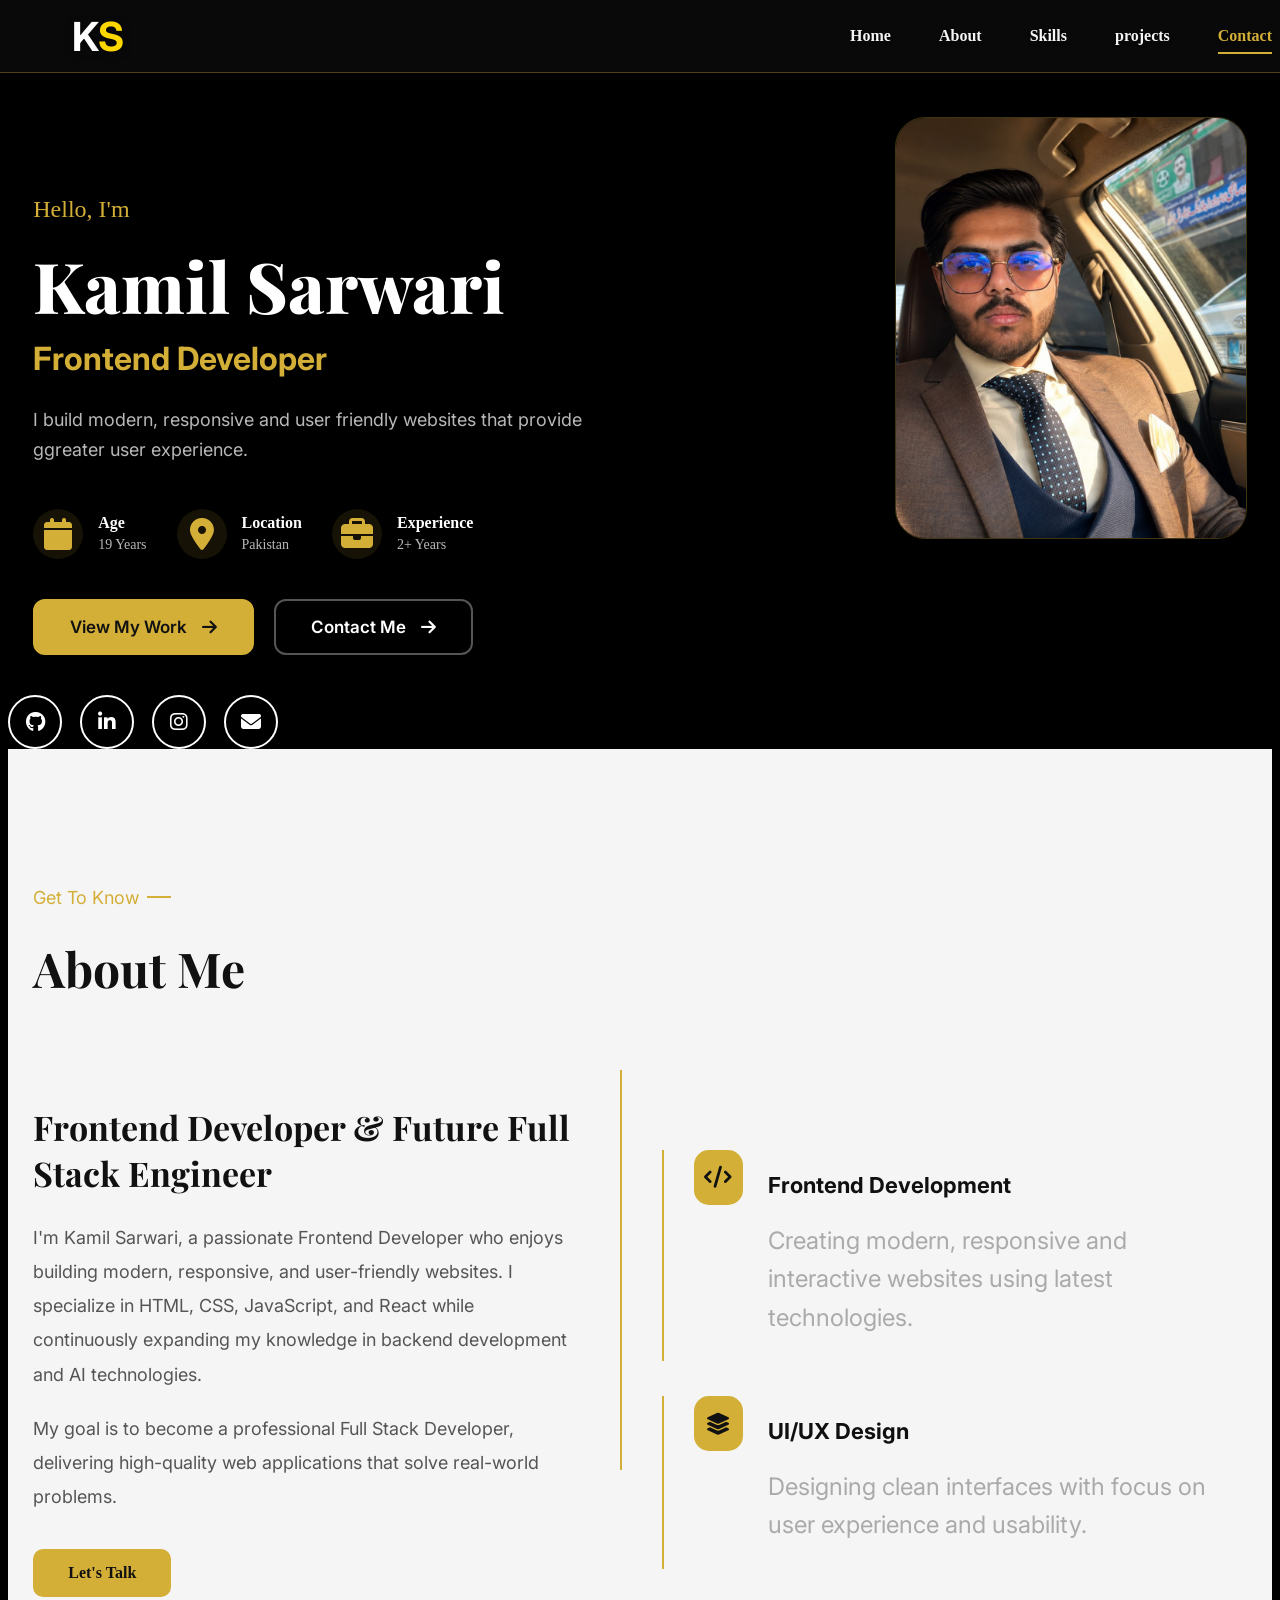
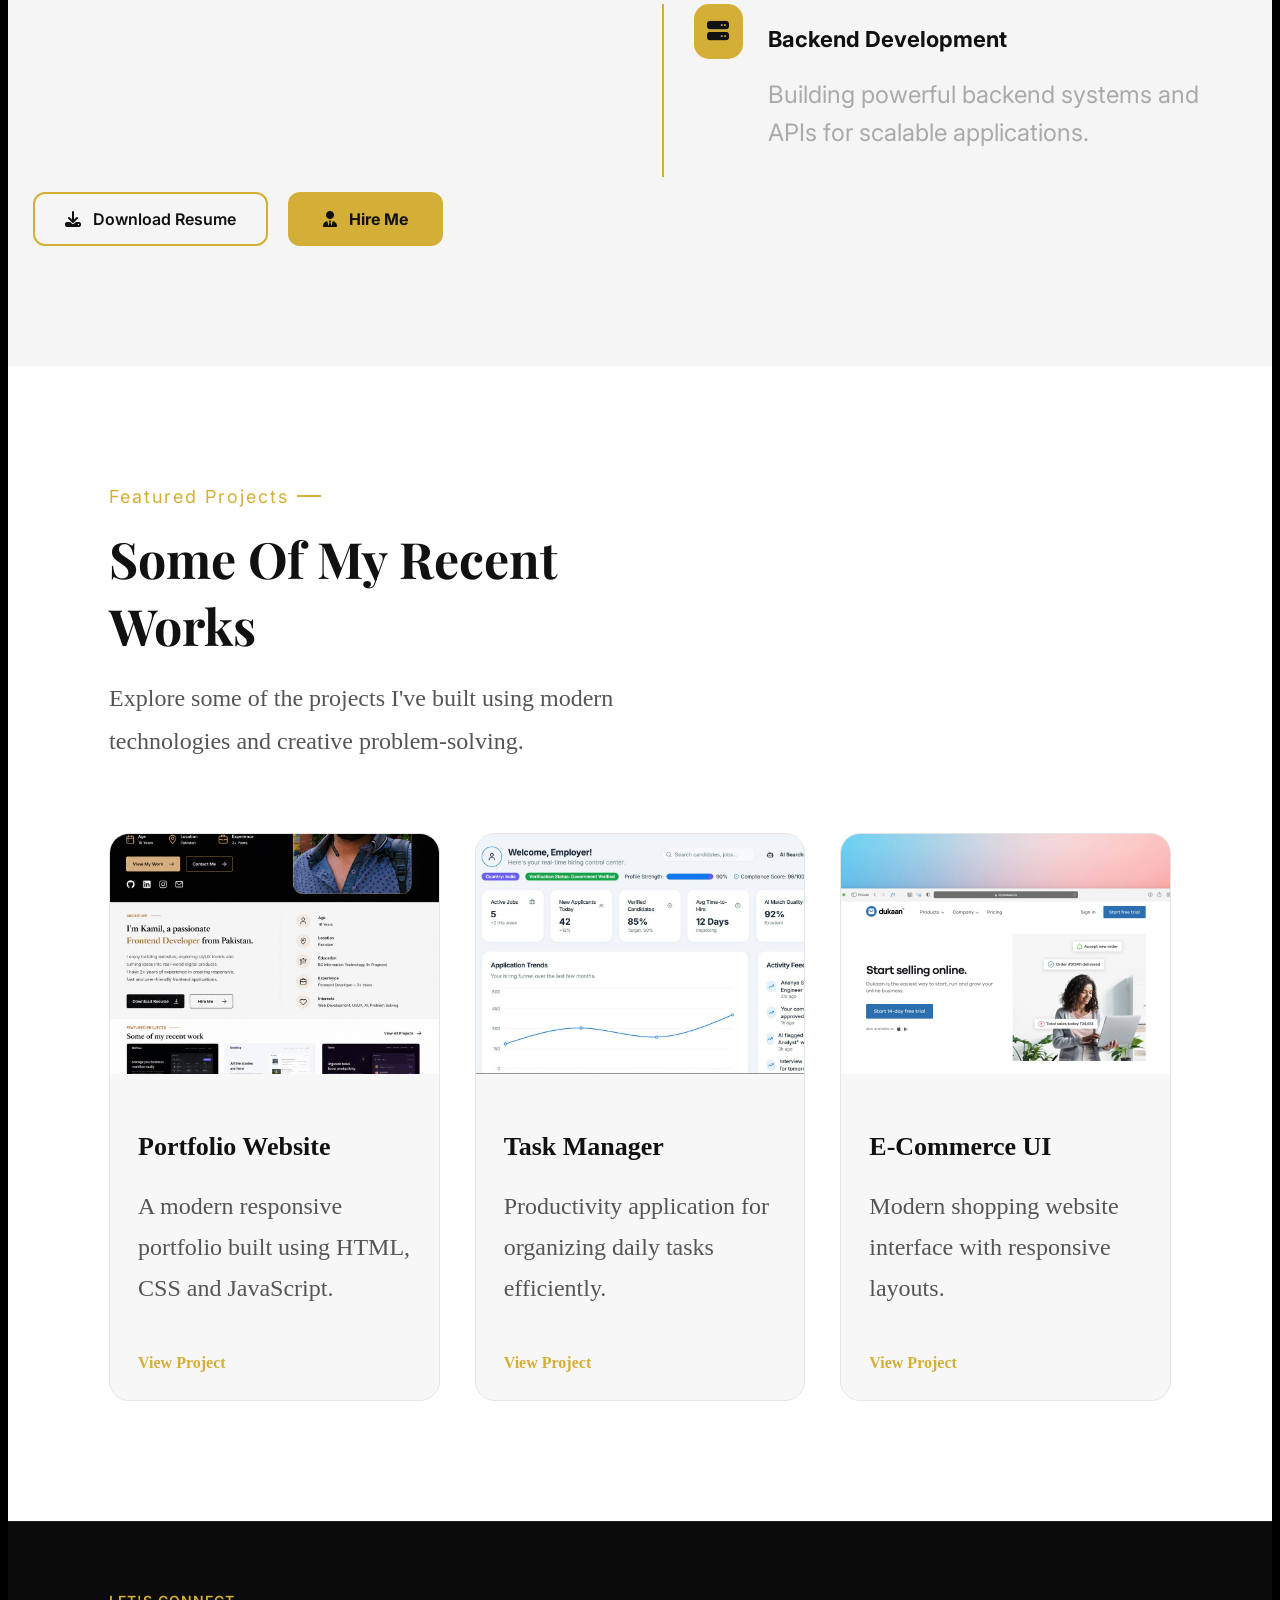
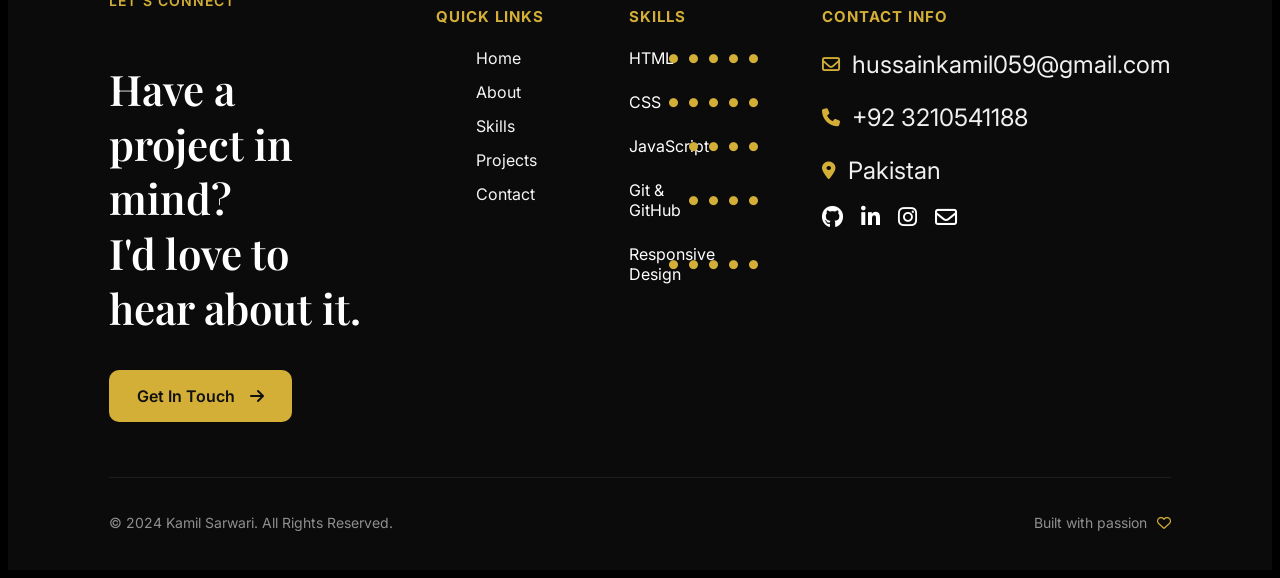
==== index.html @ b79a9981 "Initial portfolio upload" ====
<!doctype html>
<html lang="en">
  <head>
    <meta charset="UTF-8" />
    <meta name="viewport" content="width=device-width, initial-scale=1.0" />
    <title>Kamil Sarwari | Frontend Developer</title>
    <link rel="stylesheet" href="style.css" />
    <link
      rel="stylesheet"
      href="https://cdnjs.cloudflare.com/ajax/libs/font-awesome/6.4.0/css/all.min.css"
    />

    <meta
      name="description"
      content="Kamil Sarwari is a Frontend Developer specializing in modern responsive websites, React, JavaScript and UI/UX development."
    />

    <meta
      name="keywords"
      content="Kamil Sarwari, Frontend Developer, React Developer, JavaScript Developer, Web Developer"
    />

    <meta name="author" content="Kamil Sarwari" />

    <meta name="theme-color" content="#0b0b0b" />

    <link rel="icon" href="images/favicon.png" />

    <meta property="og:title" content="Kamil Sarwari | Frontend Developer" />

    <meta
      property="og:description"
      content="Frontend Developer creating modern responsive websites using React and JavaScript."
    />

    <meta property="og:image" content="images/profile.png" />

    <meta property="og:type" content="website" />

    <link
      href="https://fonts.googleapis.com/css2?family=Inter:wght@400;500;600;700&family=Playfair+Display:wght@700;800&display=swap"
      rel="stylesheet"
    />
  </head>
  <body>
    <h2 class="typing"></h2>

    <div class="top-btn" aria-label="Scroll to top">
      <i class="fa-solid fa-arrow-up"></i>
    </div>

    <nav class="navbar">
      <div class="nav-container">
        <a href="#" class="nav-brand" id="brand-logo">
          <span id="letter-k">K</span><span id="letter-s">S</span>
        </a>
        <ul class="nav-menu">
          <li><a href="#home" class="nav-link">Home</a></li>
          <li><a href="#about" class="nav-link">About</a></li>
          <li><a href="#services" class="nav-link">Skills</a></li>
          <li><a href="#projects" class="nav-link">projects</a></li>

          <li>
            <a href="#" class="nav-link open-popup">Contact</a>
          </li>
        </ul>
      </div>
    </nav>
    <div class="hero-container" id="home">
      <section class="hero">
        <p>Hello, I'm</p>
        <h1>Kamil Sarwari</h1>
        <h2>Frontend Developer</h2>
        <p>
          I build modern, responsive and user friendly websites that provide
          ggreater user experience.
        </p>
      </section>

      <div class="hero-image">
        <img src="profile.jpeg" alt="Kamil Sarwari" />
      </div>
    </div>
    <div class="hero-info">
      <div class="info-box">
        <i class="fa-solid fa-calendar"></i>
        <div>
          <h4>Age</h4>
          <p>19 Years</p>
        </div>
      </div>

      <div class="info-box">
        <i class="fa-solid fa-location-dot"></i>
        <div>
          <h4>Location</h4>
          <p>Pakistan</p>
        </div>
      </div>

      <div class="info-box">
        <i class="fa-solid fa-briefcase"></i>
        <div>
          <h4>Experience</h4>
          <p>2+ Years</p>
        </div>
      </div>
    </div>
    <div class="hero-buttons">
      <a href="#projects" class="btn btn-primary">
        View My Work
        <i class="fa-solid fa-arrow-right"></i>
      </a>

      <a href="#" class="btn btn-secondary open-popup">
        Contact Me
        <i class="fa-solid fa-arrow-right"></i>
      </a>
    </div>
    <div class="social-icons">
      <a
        href="https://github.com/hussainkamil059-ship-it/desktop-tutorial"
        target="_blank"
        rel="noopener noreferrer"
      >
        <i class="fa-brands fa-github"></i>
      </a>

      <a
        href="https://www.linkedin.com/in/kamil-hussain-7450ba2b3/?lipi=urn%3Ali%3Apage%3Ad_flagship3_feed%3BXcsFJE%2FeSC2SGTVWrAPbpw%3D%3D"
        target="_blank"
        rel="noopener noreferrer"
      >
        <i class="fa-brands fa-linkedin-in"></i>
      </a>

      <a href="https://instagram.com/yourusername" target="_blank">
        <i class="fa-brands fa-instagram"></i>
      </a>

      <a href="mailto:hussainkamil059@gmail.com">
        <i class="fa-solid fa-envelope"></i>
      </a>
    </div>

    <section class="about" id="about">
      <div class="about-title">
        <p>Get To Know</p>
        <h2>About Me</h2>
      </div>

      <div class="about-wrapper">
        <div class="about-content">
          <div class="about-text">
            <h3>Frontend Developer & Future Full Stack Engineer</h3>

            <p>
              I'm Kamil Sarwari, a passionate Frontend Developer who enjoys
              building modern, responsive, and user-friendly websites. I
              specialize in HTML, CSS, JavaScript, and React while continuously
              expanding my knowledge in backend development and AI technologies.
            </p>

            <p>
              My goal is to become a professional Full Stack Developer,
              delivering high-quality web applications that solve real-world
              problems.
            </p>

            <a href="#" class="about-btn open-popup"> Let's Talk </a>
          </div>
        </div>

        <div class="about-divider"></div>

        <div class="details-section">
          <div class="detail-item">
            <div class="detail-icon">
              <i class="fa-solid fa-code"></i>
            </div>

            <div>
              <h3>Frontend Development</h3>
              <p>
                Creating modern, responsive and interactive websites using
                latest technologies.
              </p>
            </div>
          </div>

          <div class="detail-item">
            <div class="detail-icon">
              <i class="fa-solid fa-layer-group"></i>
            </div>

            <div>
              <h3>UI/UX Design</h3>
              <p>
                Designing clean interfaces with focus on user experience and
                usability.
              </p>
            </div>
          </div>

          <div class="detail-item">
            <div class="detail-icon">
              <i class="fa-solid fa-server"></i>
            </div>

            <div>
              <h3>Backend Development</h3>
              <p>
                Building powerful backend systems and APIs for scalable
                applications.
              </p>
            </div>
          </div>
        </div>
      </div>

      <div class="resume-buttons">
        <a href="Kamil_Hussain_Resume.pdf" download class="resume-btn">
          <i class="fa-solid fa-download"></i>
          Download Resume
        </a>

        <a href="#" class="hire-btn open-popup">
          <i class="fa-solid fa-user-tie"></i>
          Hire Me
        </a>
      </div>
    </section>
    <section class="projects" id="projects">
      <div class="section-title">
        <span>Featured Projects</span>

        <h2>Some Of My Recent Works</h2>

        <p>
          Explore some of the projects I've built using modern technologies and
          creative problem-solving.
        </p>
      </div>

      <div class="project-container">
        <!-- Project 1 -->
        <div class="project-card">
          <img src="Kamil portfolio 2.png" alt="Project" />

          <div class="project-content">
            <h3>Portfolio Website</h3>

            <p>
              A modern responsive portfolio built using HTML, CSS and
              JavaScript.
            </p>

            <a href="#">View Project</a>
          </div>
        </div>

        <!-- Project 2 -->

        <div class="project-card">
          <img src="task manager.jpg" alt="Project" />

          <div class="project-content">
            <h3>Task Manager</h3>

            <p>
              Productivity application for organizing daily tasks efficiently.
            </p>

            <a href="#">View Project</a>
          </div>
        </div>

        <div class="project-card">
          <img src="e-comerce.jpg" alt="Project" />

          <div class="project-content">
            <h3>E-Commerce UI</h3>

            <p>Modern shopping website interface with responsive layouts.</p>

            <a href="#">View Project</a>
          </div>
        </div>
      </div>
    </section>

    <footer class="footer">
      <div class="footer-container">
        <!-- Left Side -->
        <div class="footer-box">
          <span class="footer-heading"> LET'S CONNECT </span>

          <h2>
            Have a project in mind?
            <br />
            I'd love to hear about it.
          </h2>

          <a href="#" class="footer-btn open-popup">
            Get In Touch
            <i class="fa-solid fa-arrow-right"></i>
          </a>
        </div>

        <div class="footer-box">
          <h3>QUICK LINKS</h3>

          <ul>
            <li><a href="#">Home</a></li>

            <li><a href="#">About</a></li>

            <li><a href="#">Skills</a></li>

            <li><a href="#">Projects</a></li>

            <li><a href="#">Contact</a></li>
          </ul>
        </div>

        <!-- Skills -->

        <div class="footer-box" id="services">
          <h3>SKILLS</h3>

          <ul class="skills-list">
            <li>HTML <span>● ● ● ● ●</span></li>

            <li>CSS <span>● ● ● ● ●</span></li>

            <li>JavaScript <span> ● ● ● ●</span></li>

            <li>Git & GitHub <span> ● ● ● ●</span></li>

            <li>Responsive Design <span>● ● ● ● ●</span></li>
          </ul>
        </div>

        <!-- Contact -->

        <div class="footer-box">
          <h3>CONTACT INFO</h3>

          <p>
            <i class="fa-regular fa-envelope"></i> hussainkamil059@gmail.com
          </p>

          <p><i class="fa-solid fa-phone"></i> +92 3210541188</p>

          <p><i class="fa-solid fa-location-dot"></i> Pakistan</p>

          <div class="footer-social">
            <a
              href="https://github.com/hussainkamil059-ship-it/desktop-tutorial"
              target="_blank"
              rel="noopener noreferrer"
              ><i class="fa-brands fa-github"></i
            ></a>

            <a
              href="https://www.linkedin.com/in/kamil-hussain-7450ba2b3/?lipi=urn%3Ali%3Apage%3Ad_flagship3_feed%3BXcsFJE%2FeSC2SGTVWrAPbpw%3D%3D"
              target="_blank"
              rel="noopener noreferrer"
              ><i class="fa-brands fa-linkedin-in"></i
            ></a>

            <a href="#"><i class="fa-brands fa-instagram"></i></a>

            <a href="#"><i class="fa-regular fa-envelope"></i></a>
          </div>
        </div>
      </div>

      <div class="footer-bottom">
        <p>© 2024 Kamil Sarwari. All Rights Reserved.</p>

        <p>
          Built with passion
          <i class="fa-regular fa-heart"></i>
        </p>
      </div>
    </footer>

    <div class="contact-popup" id="contactPopup">
      <div class="popup-box">
        <span class="close-popup" id="closePopup">&times;</span>

        <h2>Get In Touch</h2>

        <p>Have a project in mind? Fill the form and I will contact you.</p>

        <form action="https://formspree.io/f/xnjenkjn" method="POST">
          <input type="text" name="name" placeholder="Full Name" required />

          <input
            type="email"
            name="email"
            placeholder="Email Address"
            required
          />

          <input type="tel" name="phone" placeholder="Phone Number" required />

          <textarea
            name="message"
            placeholder="Purpose of Contact"
            rows="5"
            required
          ></textarea>

          <!-- This tells Formspree where to reply -->
          <input
            type="hidden"
            name="_subject"
            value="New Portfolio Contact Message"
          />

          <button type="submit">Send Message</button>
        </form>
      </div>
    </div>

    <script src="first.js"></script>
  </body>
</html>
---- style.css ----
body {
  background-color: black;
}

.navbar {
  position: fixed;
  top: 0;
  left: 0;
  width: 100%;
  z-index: 1000;
  padding: 0.7rem 2rem;
  background: rgba(10, 10, 10, 0.95);
  backdrop-filter: blur(14px);
  -webkit-backdrop-filter: blur(14px);
  border-bottom: 1px solid rgba(212, 175, 55, 0.35);
  box-shadow: 0 6px 24px rgba(0, 0, 0, 0.3);
}

.nav-container {
  max-width: 1200px;
  margin: 0 auto;
  display: flex;
  align-items: center;
  justify-content: space-between;
}
.nav-brand {
  font-size: 2.5rem;
  font-weight: 700;
  color: #fff;
  text-shadow: 0 2px 8px rgba(0, 0, 0, 0.4);
  text-decoration: none;
  letter-spacing: -0.5px;
  font-family: "Inter", sans-serif;
}
#letter-k {
  color: #fff; /* or keep default */
}
#letter-s {
  color: #ffd700;
}
.nav-menu {
  display: flex;
  align-items: center;
  gap: 3rem;
  list-style: none;
  margin-left: 35px;
}
.nav-link {
  color: #f5f5f5;
  text-decoration: none;
  font-size: 1rem;
  font-weight: 600;
  padding: 0.5rem 0;
  border-bottom: 2px solid transparent;
  transition: all 0.25s ease;
  text-shadow: 0 2px 4px rgba(0, 0, 0, 0.2);
}

.nav-link:hover,
.nav-link.active {
  color: #d4af37;
  border-bottom-color: #d4af37;
  transform: translateY(-1px);
}

.hero-container {
  display: flex;
  align-items: center;
  justify-content: space-between;
  gap: 40px;
  margin-top: 70px;
  padding: 0 2%;
}

.hero {
  flex: 1;
  padding: 0;
}

.greeting {
  font-family: "Inter", sans-serif;
  font-size: 20px;
  font-weight: 500;
  color: #d4af37;
  letter-spacing: 1px;
  margin-bottom: 15px;
}

p {
  color: #d4af37;
  font-size: 24px;
}

.hero h1 {
  font-family: "Playfair Display", serif;
  font-size: 70px;
  font-weight: 800;
  color: white;
  line-height: 1.1;
  margin: 0;
}

.hero h2 {
  font-family: "Inter", sans-serif;
  font-size: 32px;
  font-weight: 700;
  color: #d4af37;
  margin-top: 15px;
}

.hero p:last-child {
  font-family: "Inter", sans-serif;
  font-size: 18px;
  font-weight: 400;
  color: #b8b8b8;
  max-width: 550px;
  line-height: 1.7;
  margin-top: 25px;
}

@media (max-width: 768px) {
  .hero {
    padding: 70px 5%;
  }

  .hero h1 {
    font-size: 45px;
  }

  .hero h2 {
    font-size: 24px;
  }

  .greeting {
    font-size: 17px;
  }
}

.hero-image {
  width: 350px;
  height: 420px;
  border-radius: 30px;
  overflow: hidden;
  border: 1px solid rgba(212, 175, 55, 0.3);
  box-shadow: 0 15px 35px rgba(0, 0, 0, 0.4);
  transition: all 0.4s ease;
  flex-shrink: 0;
}

.hero-image img {
  width: 100%;
  height: 100%;
  object-fit: cover;
  display: block;
  transition: transform 0.4s ease;
}

.hero-image:hover img {
  transform: scale(1.05);
}

.hero-info {
  display: flex;
  justify-content: flex-start;
  gap: 30px;
  padding: 10px 2%;
  margin-top: -40px;
  flex-wrap: wrap;
}

.info-box {
  display: flex;
  align-items: center;
  gap: 15px;
  transition: transform 0.3s ease;
}

.info-box i {
  font-size: 32px;
  color: #d4af37;
  width: 50px;
  height: 50px;
  display: flex;
  align-items: center;
  justify-content: center;
  border-radius: 50%;
  background: rgba(212, 175, 55, 0.1);
  transition: all 0.3s ease;
}

.info-box h4 {
  color: #fff;
  font-size: 16px;
  margin: 0 0 5px 0;
  font-weight: 600;
}

.info-box p {
  color: #b8b8b8;
  font-size: 14px;
  margin: 0;
}

.info-box:hover {
  transform: translateY(-5px);
}

.info-box:hover i {
  background: #d4af37;
  color: #111;
}
.hero-buttons {
  display: flex;
  gap: 20px;
  margin-top: 45px;
  flex-wrap: wrap;
}

.btn {
  display: inline-flex;
  align-items: center;
  justify-content: center;
  gap: 15px;

  padding: 16px 35px;
  border-radius: 12px;

  font-family: "Inter", sans-serif;
  font-size: 17px;
  font-weight: 600;

  text-decoration: none;
  transition: all 0.35s ease;
}

.btn-primary {
  background: #d4af37;
  color: #111;
  border: 2px solid #d4af37;
}

.btn-primary:hover {
  background: transparent;
  color: #d4af37;
  transform: translateY(-4px);
}

.btn-secondary {
  background: transparent;
  color: #fff;
  border: 2px solid #555;
}

.btn-secondary:hover {
  background: #d4af37;
  border-color: #d4af37;
  color: #111;
  transform: translateY(-4px);
}

.btn i {
  transition: transform 0.3s ease;
}

.btn:hover i {
  transform: translateX(6px);
}
.social-icons {
  display: flex;
  align-items: center;
  gap: 18px;
  margin-top: 40px;
}

.social-icons a {
  width: 50px;
  height: 50px;
  background: transparent;
  border: 2px solid #fff;
  border-radius: 50%;

  display: flex;
  justify-content: center;
  align-items: center;

  color: #fff;
  font-size: 20px;

  text-decoration: none;
  transition: all 0.35s ease;
}

.social-icons a:hover {
  background: #d4af37;
  color: #111;
  transform: translateY(-6px);
  box-shadow: 0 8px 20px rgba(212, 175, 55, 0.35);
}
.about {
  padding: 120px 5% 120px 2%;
  background: #f5f5f5;
}

.about-title {
  text-align: left;
  margin-bottom: 70px;
}

.about-title p {
  color: #d4af37;
  font-size: 18px;
  font-family: "Inter", sans-serif;
  display: inline-flex;
  align-items: center;
  gap: 8px;
}

.about-title p::after {
  content: "";
  width: 24px;
  height: 2px;
  background: #d4af37;
  display: inline-block;
}

.about-title h2 {
  color: #111;
  font-size: 48px;
  font-family: "Playfair Display", serif;
  margin-top: 10px;
}

.about-wrapper {
  display: flex;
  align-items: flex-start;
  gap: 40px;
}

.about-divider {
  width: 2px;
  height: 400px;
  background: #d4af37;
  flex-shrink: 0;
}

.about-content {
  flex: 1;
}

.details-section {
  flex: 1;
  display: flex;
  flex-direction: column;
  gap: 30px;
}

.about-image img {
  width: 420px;
  border-radius: 25px;
  border: 2px solid #d4af37;
}

.about-text {
  flex: 0 0 50%;
  text-align: left;
}

.about-text h3 {
  color: #111;
  font-size: 34px;
  margin-bottom: 25px;
  font-family: "Playfair Display", serif;
}

.about-text p {
  color: #555;
  line-height: 1.9;
  font-size: 18px;
  margin-bottom: 20px;
  font-family: "Inter", sans-serif;
}

.about-btn {
  display: inline-block;
  margin-top: 15px;
  padding: 15px 35px;
  background: #d4af37;
  color: #111;
  text-decoration: none;
  border-radius: 10px;
  font-weight: 600;
  transition: 0.3s;
}

.about-btn:hover {
  transform: translateY(-5px);
  background: #f1c84d;
}

.resume-buttons {
  display: flex;
  gap: 20px;
  margin-top: 15px;
  flex-wrap: wrap;
}

.resume-btn {
  display: flex;
  align-items: center;
  gap: 12px;

  padding: 15px 30px;

  background: transparent;
  border: 2px solid #d4af37;
  border-radius: 12px;

  color: #111;
  text-decoration: none;

  font-family: "Inter", sans-serif;
  font-weight: 600;

  transition: 0.3s ease;
}

.resume-btn:hover {
  background: #d4af37;
  color: #111;
  transform: translateY(-5px);
}

.hire-btn {
  display: flex;
  align-items: center;
  gap: 12px;

  padding: 15px 35px;

  background: #d4af37;
  border-radius: 12px;

  color: #111;
  text-decoration: none;

  font-family: "Inter", sans-serif;
  font-weight: 700;

  transition: 0.3s ease;
}

.hire-btn:hover {
  background: #fff;
  transform: translateY(-5px);
}

.details-section {
  margin-top: 80px;
  display: flex;
  flex-direction: column;
  gap: 35px;
}

.detail-item {
  display: flex;
  align-items: flex-start;
  gap: 25px;

  padding-left: 30px;

  border-left: 2px solid #d4af37;
}

.detail-icon {
  width: 55px;
  height: 55px;

  background: #d4af37;
  color: #111;

  border-radius: 15px;

  display: flex;
  justify-content: center;
  align-items: center;

  font-size: 22px;
}

.detail-item h3 {
  color: rgb(16, 16, 16);
  font-family: "Inter", sans-serif;
  font-size: 22px;
  margin-bottom: 8px;
}

.detail-item p {
  color: #aaa;
  font-family: "Inter", sans-serif;
  max-width: 500px;
  line-height: 1.6;
}

.projects {
  padding: 120px 8%;
  background: #ffffff;
}
.section-title {
  width: 50%;
  max-width: 600px;
  text-align: left;
  margin: 0 0 70px 0;
}

.section-title span {
  color: #d4af37;
  font-size: 18px;
  letter-spacing: 2px;
  font-family: "Inter", sans-serif;
  display: inline-flex;
  align-items: center;
  gap: 8px;
}

.section-title span::after {
  content: "";
  width: 24px;
  height: 2px;
  background: #d4af37;
  display: inline-block;
}

.section-title h2 {
  color: #111111;
  font-size: 50px;
  margin: 18px 0;
  font-family: "Playfair Display", serif;
}

.section-title p {
  color: #555555;
  max-width: 650px;
  margin: 0;
  line-height: 1.8;
}
.project-container {
  display: grid;
  grid-template-columns: repeat(3, 1fr);
  gap: 35px;
}
.project-card {
  background: #f7f7f7;
  border: 1px solid #e5e5e5;
  border-radius: 20px;
  overflow: hidden;
  transition: 0.4s;
}
.project-card img {
  width: 100%;
  height: 240px;
  object-fit: cover;
}
.project-content {
  padding: 28px;
}
.project-content h3 {
  color: #111111;
  margin-bottom: 15px;
  font-size: 26px;
}
.project-content p {
  color: #555555;
  line-height: 1.7;
}
.project-content a {
  display: inline-block;
  margin-top: 22px;
  color: #d4af37;
  text-decoration: none;
  font-weight: 600;
}
.project-card:hover {
  transform: translateY(-12px);
  border-color: #d4af37;
  box-shadow: 0 20px 45px rgba(212, 175, 55, 0.15);
}
@media (max-width: 992px) {
  .section-title {
    width: 100%;
  }

  .project-container {
    grid-template-columns: 1fr;
  }
}

.footer {
  background: #0b0b0b;
  padding: 70px 8% 25px;
  border-top: 1px solid rgba(255, 255, 255, 0.08);
}

.contact-section {
  padding: 80px 5% 40px;
  background: #0b0b0b;
}

.contact-card {
  max-width: 900px;
  margin: 0 auto;
  padding: 40px;
  background: linear-gradient(135deg, #141414, #1f1f1f);
  border: 1px solid rgba(212, 175, 55, 0.25);
  border-radius: 24px;
  text-align: center;
  box-shadow: 0 16px 40px rgba(0, 0, 0, 0.25);
}

.contact-label {
  color: #d4af37;
  font-size: 16px;
  letter-spacing: 2px;
  text-transform: uppercase;
  margin-bottom: 12px;
  font-family: "Inter", sans-serif;
}

.contact-card h2 {
  color: #fff;
  font-size: 40px;
  margin-bottom: 14px;
  font-family: "Playfair Display", serif;
}

.contact-card p {
  color: #b8b8b8;
  font-size: 18px;
  line-height: 1.7;
  margin-bottom: 24px;
}

.contact-actions {
  display: flex;
  justify-content: center;
  gap: 16px;
  flex-wrap: wrap;
}

.contact-btn {
  display: inline-block;
  padding: 14px 24px;
  border-radius: 10px;
  background: #d4af37;
  color: #111;
  text-decoration: none;
  font-weight: 600;
  transition: 0.3s ease;
}

.contact-btn:hover {
  transform: translateY(-4px);
  background: #f1c84d;
}

.contact-btn.secondary {
  background: transparent;
  border: 1px solid #d4af37;
  color: #d4af37;
}

.contact-btn.secondary:hover {
  background: rgba(212, 175, 55, 0.1);
  color: #fff;
}

.footer-container {
  display: grid;
  grid-template-columns: 2fr 1fr 1fr 1.4fr;
  gap: 60px;
}

/* Left Section */

.footer-heading {
  display: inline-block;
  color: #d4af37;
  font-size: 14px;
  font-weight: 600;
  font-family: "Inter", sans-serif;
  letter-spacing: 1px;
  margin-bottom: 18px;
  text-transform: uppercase;
}

.footer-box h2 {
  color: #fff;
  font-family: "Playfair Display", serif;
  font-size: 42px;
  line-height: 1.3;
  font-weight: 600;
  margin-bottom: 35px;
}

/* Button */

.footer-btn {
  display: inline-flex;
  align-items: center;
  gap: 15px;

  background: #d4af37;
  color: #111;

  padding: 16px 28px;

  border-radius: 10px;

  text-decoration: none;
  font-family: "Inter", sans-serif;
  font-weight: 600;

  transition: 0.35s;
}

.footer-btn:hover {
  transform: translateY(-5px);

  box-shadow: 0 12px 25px rgba(212, 175, 55, 0.25);
}

.footer-btn i {
  transition: 0.35s;
}

.footer-btn:hover i {
  transform: translateX(6px);
}

/* Column Headings */

.footer-box h3 {
  color: #d4af37;

  font-size: 15px;

  letter-spacing: 1px;

  margin-bottom: 22px;

  font-family: "Inter", sans-serif;
}

/* Lists */

.footer-box ul {
  list-style: none;
}

.footer-box ul li {
  margin-bottom: 14px;
}

.footer-box ul li a {
  color: #f5f5f5;

  text-decoration: none;

  transition: 0.3s;

  font-family: "Inter", sans-serif;
}

.footer-box ul li a:hover {
  color: #d4af37;

  padding-left: 8px;
}

.skills-list {
  display: flex;
  flex-direction: column;
  gap: 10px;
  padding: 0;
  margin: 0;
}

.skills-list li {
  display: grid;
  grid-template-columns: minmax(0, 1fr) auto;
  align-items: center;
  gap: 12px;
  color: #fff;
  margin-bottom: 0;
  font-family: "Inter", sans-serif;
}

.skills-list span {
  color: #d4af37;
  letter-spacing: 3px;
  font-size: 12px;
  white-space: nowrap;
}

.footer-box p {
  color: #f0f0f0;

  margin-bottom: 18px;

  display: flex;

  align-items: center;

  gap: 12px;

  font-family: "Inter", sans-serif;
}

.footer-box p i {
  color: #d4af37;

  font-size: 18px;
}

.footer-social {
  display: flex;

  gap: 18px;

  margin-top: 20px;
}

.footer-social a {
  color: #fff;

  font-size: 22px;

  transition: 0.35s;
}

.footer-social a:hover {
  color: #d4af37;

  transform: translateY(-5px);
}

.footer-bottom {
  margin-top: 55px;

  padding-top: 22px;

  border-top: 1px solid rgba(255, 255, 255, 0.08);

  display: flex;

  justify-content: space-between;

  align-items: center;
}

.footer-bottom p {
  color: #8f8f8f;

  font-size: 14px;

  font-family: "Inter", sans-serif;
}

.footer-bottom i {
  color: #d4af37;

  margin-left: 6px;
}

@media (max-width: 991px) {
  .footer-container {
    grid-template-columns: 1fr 1fr;
  }
}

@media (max-width: 768px) {
  .footer-container {
    grid-template-columns: 1fr;

    gap: 45px;
  }

  .footer-bottom {
    flex-direction: column;

    gap: 15px;

    text-align: center;
  }

  .footer-box h2 {
    font-size: 34px;
  }
}

@media (max-width: 768px) {
  .hero-container {
    flex-direction: column;
    text-align: center;
  }

  /* Fix for the image container (the parent box) */
  .hero-image {
    width: 100%;
    max-width: 300px;
    height: auto;
    aspect-ratio: 350 / 420;
    flex-shrink: 0;
  }

  .hero-image img {
    width: 100%;
    height: 100%;
    object-fit: cover;
  }

  .nav-menu {
    flex-direction: column;
  }

  .project-container {
    grid-template-columns: 1fr;
  }
}

.popup {
  display: none;
  position: fixed;
  top: 0;
  left: 0;
  width: 100%;
  height: 100%;
  background: rgba(0, 0, 0, 0.7);
  justify-content: center;
  align-items: center;
}

.popup {
  display: none;
  position: fixed;
  inset: 0;
  background: rgba(0, 0, 0, 0.7);
  justify-content: center;
  align-items: center;
  z-index: 9999;
}

.popup-content {
  background: white;
  padding: 30px;
  border-radius: 15px;
  width: 350px;
}

#closePopup {
  cursor: pointer;
  float: right;
  font-size: 25px;
}
.popup-content {
  background: white;
  padding: 30px;
  border-radius: 15px;
}
.contact-popup {
  position: fixed;

  top: 0;
  left: 0;

  width: 100%;
  height: 100%;

  background: rgba(0, 0, 0, 0.75);

  display: none;

  justify-content: center;

  align-items: center;

  z-index: 2000;

  backdrop-filter: blur(8px);
}

.popup-box {
  width: 450px;

  background: #111;

  padding: 40px;

  border-radius: 25px;

  border: 1px solid #d4af37;

  box-shadow: 0 20px 50px rgba(0, 0, 0, 0.5);

  position: relative;
}

.popup-box h2 {
  color: white;

  font-family: "Playfair Display", serif;

  font-size: 35px;

  text-align: center;
}

.popup-box p {
  color: #aaa;

  font-size: 16px;

  text-align: center;

  margin-bottom: 25px;
}

.close-popup {
  position: absolute;

  right: 25px;

  top: 15px;

  font-size: 30px;

  color: #d4af37;

  cursor: pointer;
}

.popup-box input,
.popup-box textarea {
  width: 100%;

  padding: 15px;

  margin-bottom: 15px;

  background: #1c1c1c;

  border: 1px solid #333;

  border-radius: 10px;

  color: white;

  font-size: 15px;

  outline: none;
}

.popup-box input:focus,
.popup-box textarea:focus {
  border-color: #d4af37;
}

.popup-box button {
  width: 100%;

  padding: 15px;

  background: #d4af37;

  border: none;

  border-radius: 10px;

  font-weight: 700;

  font-size: 16px;

  cursor: pointer;

  transition: 0.3s;
}

.popup-box button:hover {
  background: white;

  transform: translateY(-3px);
}

@media (max-width: 500px) {
  .popup-box {
    width: 90%;

    padding: 30px;
  }
}

.navbar.sticky {
  background: #111;
  box-shadow: 0 8px 25px rgba(0, 0, 0, 0.35);
  transition: 0.3s;
}
.navbar.sticky {
  background: #111;
  box-shadow: 0 8px 25px rgba(0, 0, 0, 0.35);
  transition: 0.3s;
}
.hidden {
  opacity: 0;
  transform: translateY(50px);
  transition: all 0.8s ease;
}

.show {
  opacity: 1;
  transform: translateY(0);
}
.top-btn {
  position: fixed;
  right: 30px;
  bottom: 30px;

  width: 55px;
  height: 55px;

  background: #d4af37;

  color: #111;

  border-radius: 50%;

  display: flex;
  justify-content: center;
  align-items: center;

  cursor: pointer;

  font-size: 22px;

  opacity: 0;
  visibility: hidden;

  transition: 0.3s;

  z-index: 999;
}

.show-top {
  opacity: 1;
  visibility: visible;
}

.top-btn:hover {
  transform: translateY(-6px);
}
@media (max-width: 768px) {
  .nav-container {
    flex-direction: column;
  }

  .nav-menu {
    flex-direction: column;

    gap: 15px;

    margin-top: 20px;
  }
}
.hero-buttons {
  display: flex;

  gap: 20px;

  margin-top: 30px;

  padding: 0 2%;

  flex-wrap: wrap;
}
.hero-image:hover {
  transform: translateY(-8px);

  box-shadow: 0 20px 40px rgba(212, 175, 55, 0.3);
}
/* ============================================
   FIX FOR OVERLAPPING ON MOBILE & TABLET
   ============================================ */

@media (max-width: 768px) {
  /* 1. Fix Navbar covering the hero */
  .nav-container {
    flex-direction: row; /* Keep brand and menu side-by-side */
    flex-wrap: wrap;
    justify-content: center;
    gap: 10px;
  }

  .nav-menu {
    flex-direction: row; /* Keep links in a row, they will wrap naturally */
    flex-wrap: wrap;
    justify-content: center;
    gap: 12px;
    margin-top: 5px;
  }

  /* 2. Push the hero down so the taller navbar doesn't cover it */
  .hero-container {
    margin-top: 130px; /* Extra space for the stacked mobile navbar */
  }

  /* 3. Remove the negative margin that pulls info boxes over the image */
  .hero-info {
    margin-top: 20px; /* Overrides the -40px from desktop */
    justify-content: center;
    padding: 0 2%;
  }

  /* 4. Fix the About section stacking */
  .about-wrapper {
    flex-direction: column; /* Stacks image and text vertically */
    align-items: center;
    gap: 30px;
  }

  .about-image img {
    width: 100%;
    max-width: 350px; /* Prevents image from overflowing the screen */
    height: auto;
  }

  /* 5. Hide the tall gold divider on mobile (or make it short) */
  .about-divider {
    height: 2px; /* Turns the vertical line into a horizontal separator */
    width: 80px; /* Small horizontal line */
    background: #d4af37;
  }

  /* 6. Prevent Hero Buttons from overlapping each other */
  .hero-buttons {
    flex-direction: column; /* Stack buttons on top of each other */
    align-items: center;
    width: 100%;
  }

  .hero-buttons .btn {
    width: 100%;
    max-width: 280px;
    justify-content: center;
  }
}

/* Extra fix for very small phones (Galaxy Fold, iPhone SE) */
@media (max-width: 400px) {
  .hero h1 {
    font-size: 32px !important; /* Make your name smaller so it fits in one line */
  }

  .hero h2 {
    font-size: 20px !important;
  }

  .hero-image {
    max-width: 220px; /* Shrink the image more */
  }
}
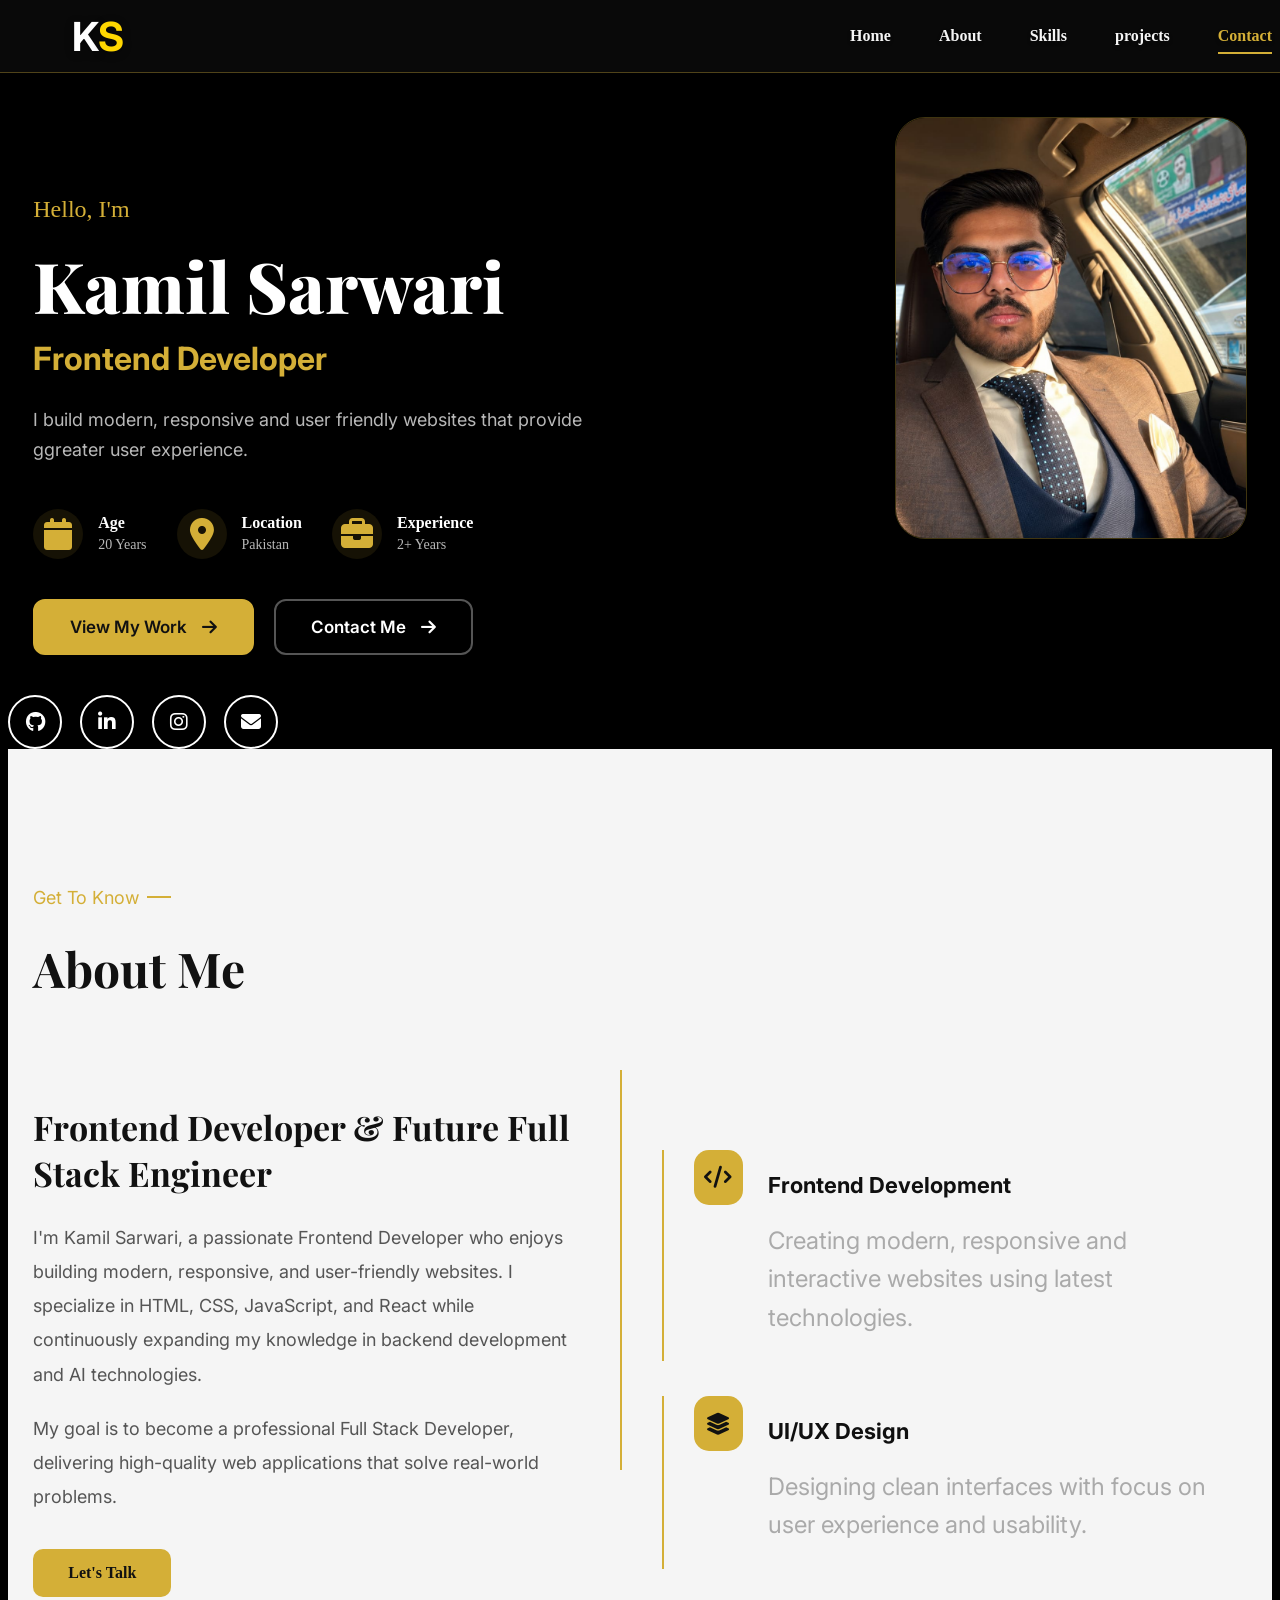
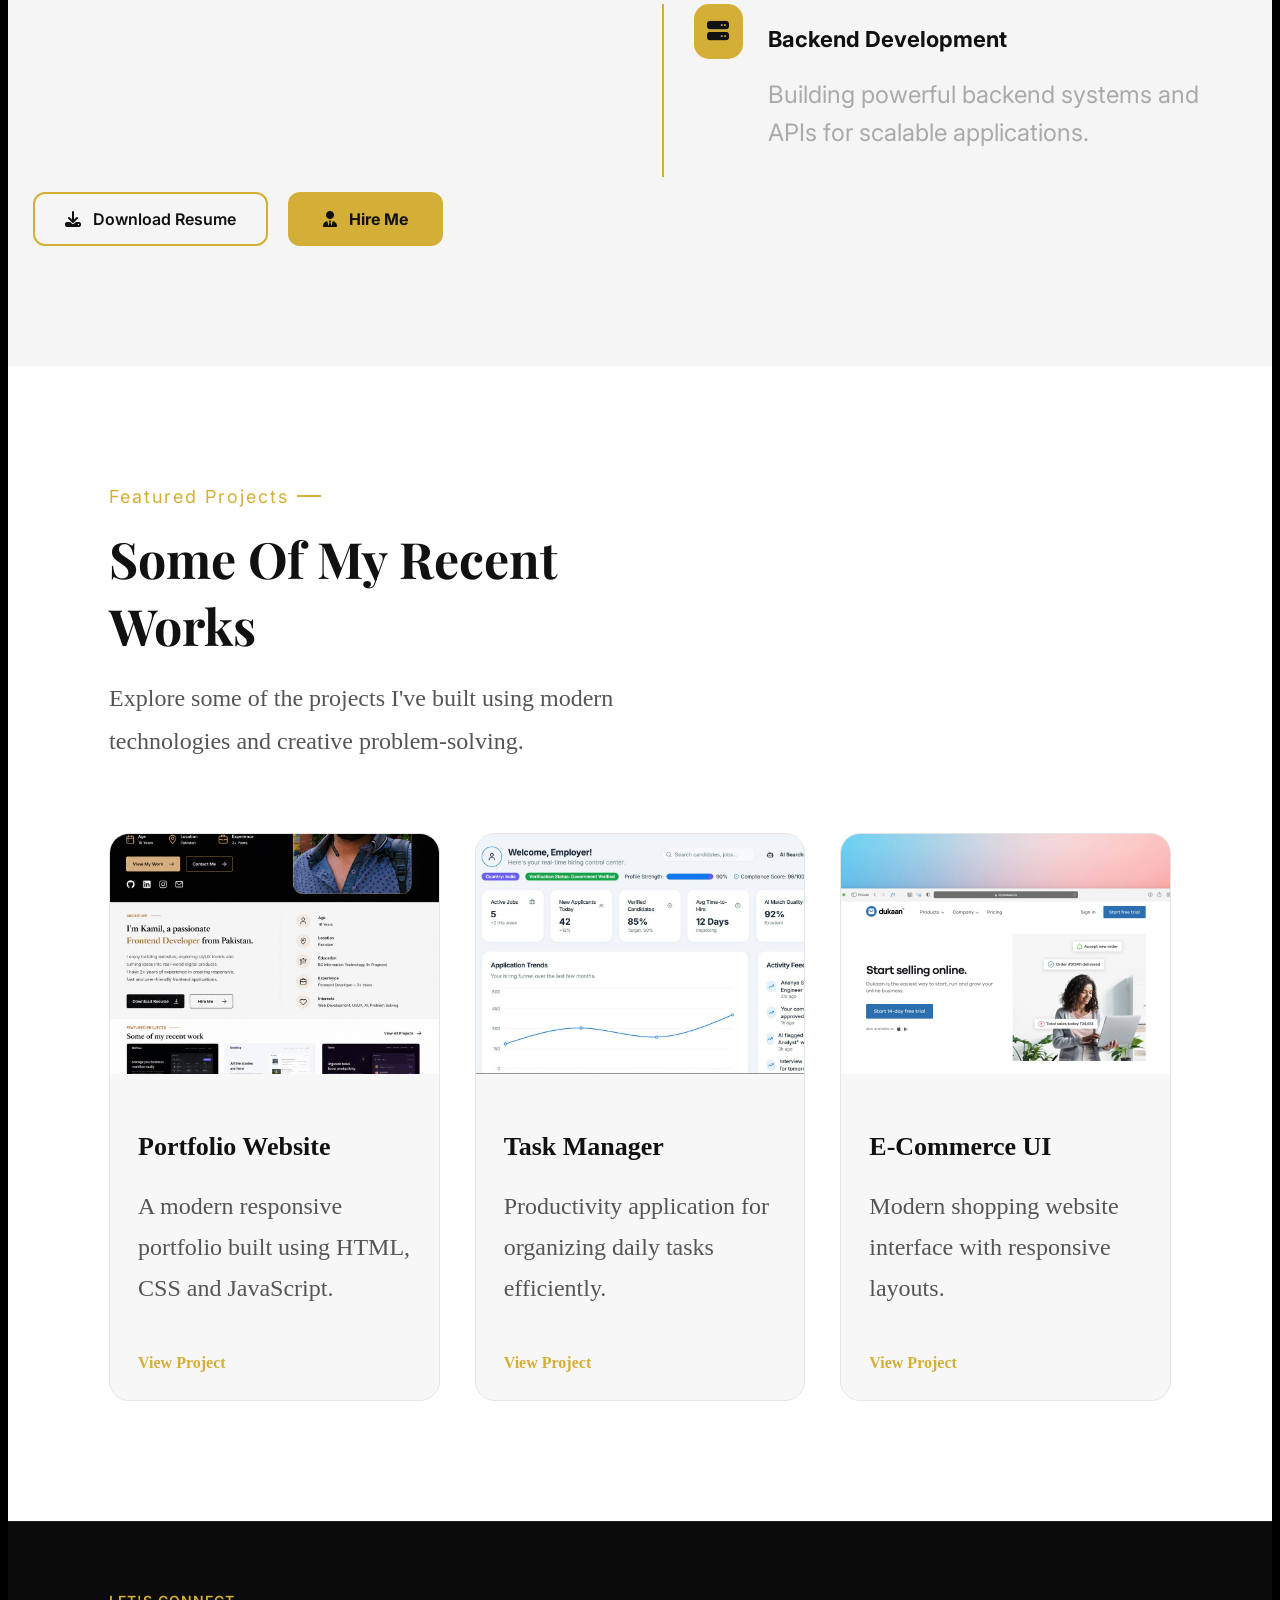
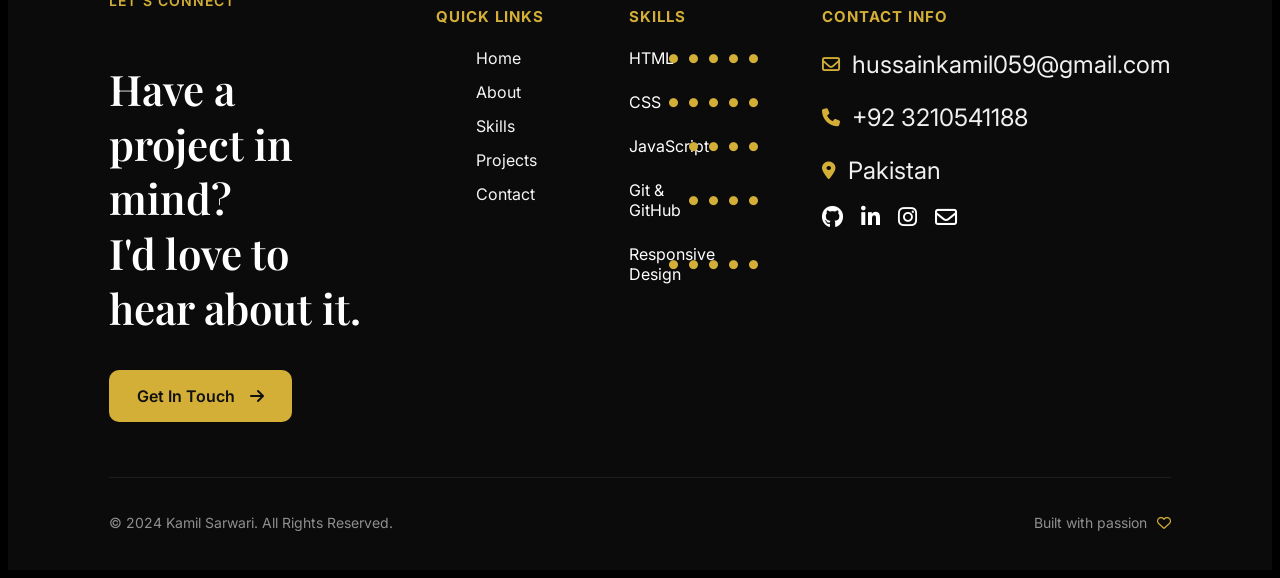
==== commit 60646d92: "Updated age from 20" ====
--- a/index.html
+++ b/index.html
@@ -86,7 +86,7 @@
         <i class="fa-solid fa-calendar"></i>
         <div>
           <h4>Age</h4>
-          <p>19 Years</p>
+          <p>20 Years</p>
         </div>
       </div>
 
